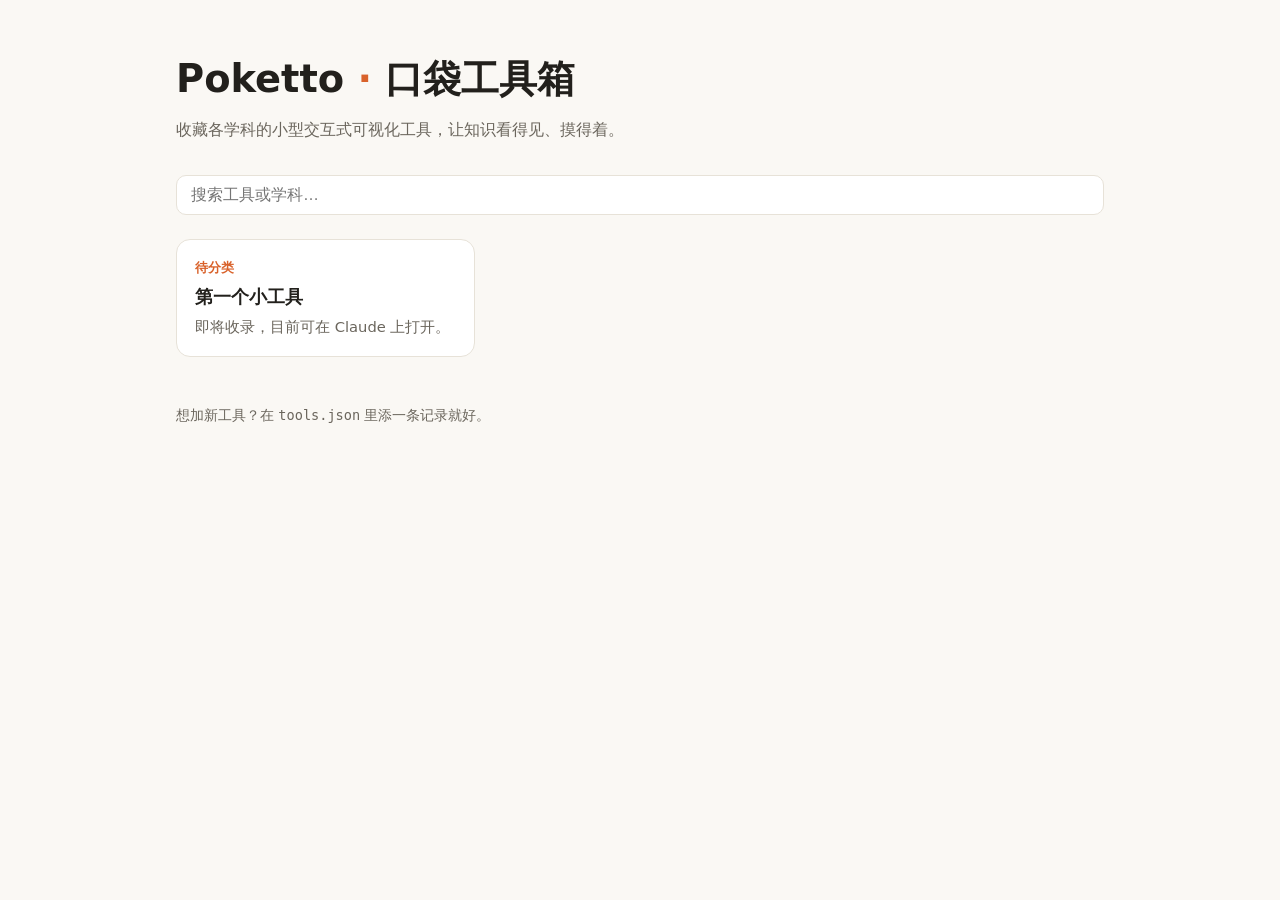
==== index.html @ c245034b "初始化 Poketto：README、首页和工具清单 Co-Authored-By: Claude Sonnet 5.5 <noreply@anthropic.com> Claude-Session:" ====
<!doctype html>
<html lang="zh-CN">
<head>
  <meta charset="utf-8">
  <meta name="viewport" content="width=device-width, initial-scale=1">
  <title>Poketto · 口袋工具箱</title>
  <style>
    :root {
      --bg: #faf8f4; --card: #ffffff; --text: #22201c; --muted: #6b665d;
      --accent: #d9622b; --border: #e7e2d8;
    }
    @media (prefers-color-scheme: dark) {
      :root {
        --bg: #1a1916; --card: #24221e; --text: #ece8e0; --muted: #a39d92;
        --accent: #f08a50; --border: #37342e;
      }
    }
    * { box-sizing: border-box; }
    body {
      margin: 0; background: var(--bg); color: var(--text);
      font-family: system-ui, -apple-system, "PingFang SC", "Microsoft YaHei", sans-serif;
      line-height: 1.6;
    }
    main { max-width: 960px; margin: 0 auto; padding: 48px 16px; }
    h1 { font-size: 2.4rem; margin: 0; }
    h1 span { color: var(--accent); }
    .tagline { color: var(--muted); margin: 8px 0 32px; }
    #filter {
      width: 100%; padding: 10px 14px; font-size: 1rem; border-radius: 10px;
      border: 1px solid var(--border); background: var(--card); color: var(--text);
      margin-bottom: 24px;
    }
    .grid { display: grid; grid-template-columns: repeat(auto-fill, minmax(240px, 1fr)); gap: 16px; }
    a.card {
      display: block; padding: 18px; border-radius: 14px; text-decoration: none; color: inherit;
      background: var(--card); border: 1px solid var(--border); transition: transform .15s, border-color .15s;
    }
    a.card:hover { transform: translateY(-2px); border-color: var(--accent); }
    .subject { font-size: .8rem; color: var(--accent); font-weight: 600; }
    .title { font-size: 1.1rem; font-weight: 600; margin: 4px 0; }
    .desc { color: var(--muted); font-size: .92rem; margin: 0; }
    footer { color: var(--muted); font-size: .85rem; margin-top: 48px; }
  </style>
</head>
<body>
  <main>
    <h1>Poketto <span>·</span> 口袋工具箱</h1>
    <p class="tagline">收藏各学科的小型交互式可视化工具，让知识看得见、摸得着。</p>
    <input id="filter" type="search" placeholder="搜索工具或学科…">
    <div class="grid" id="grid"></div>
    <footer>想加新工具？在 <code>tools.json</code> 里添一条记录就好。</footer>
  </main>
  <script>
    const grid = document.getElementById('grid');
    const filter = document.getElementById('filter');
    let tools = [];

    function render() {
      const q = filter.value.trim().toLowerCase();
      grid.innerHTML = '';
      tools
        .filter(t => !q || [t.title, t.subject, t.description].join(' ').toLowerCase().includes(q))
        .forEach(t => {
          const a = document.createElement('a');
          a.className = 'card';
          a.href = t.url;
          a.innerHTML = '<div class="subject"></div><div class="title"></div><p class="desc"></p>';
          a.querySelector('.subject').textContent = t.subject;
          a.querySelector('.title').textContent = t.title;
          a.querySelector('.desc').textContent = t.description;
          grid.appendChild(a);
        });
    }

    fetch('tools.json')
      .then(r => r.json())
      .then(data => { tools = data; render(); })
      .catch(() => { grid.textContent = '工具清单加载失败。'; });
    filter.addEventListener('input', render);
  </script>
</body>
</html>
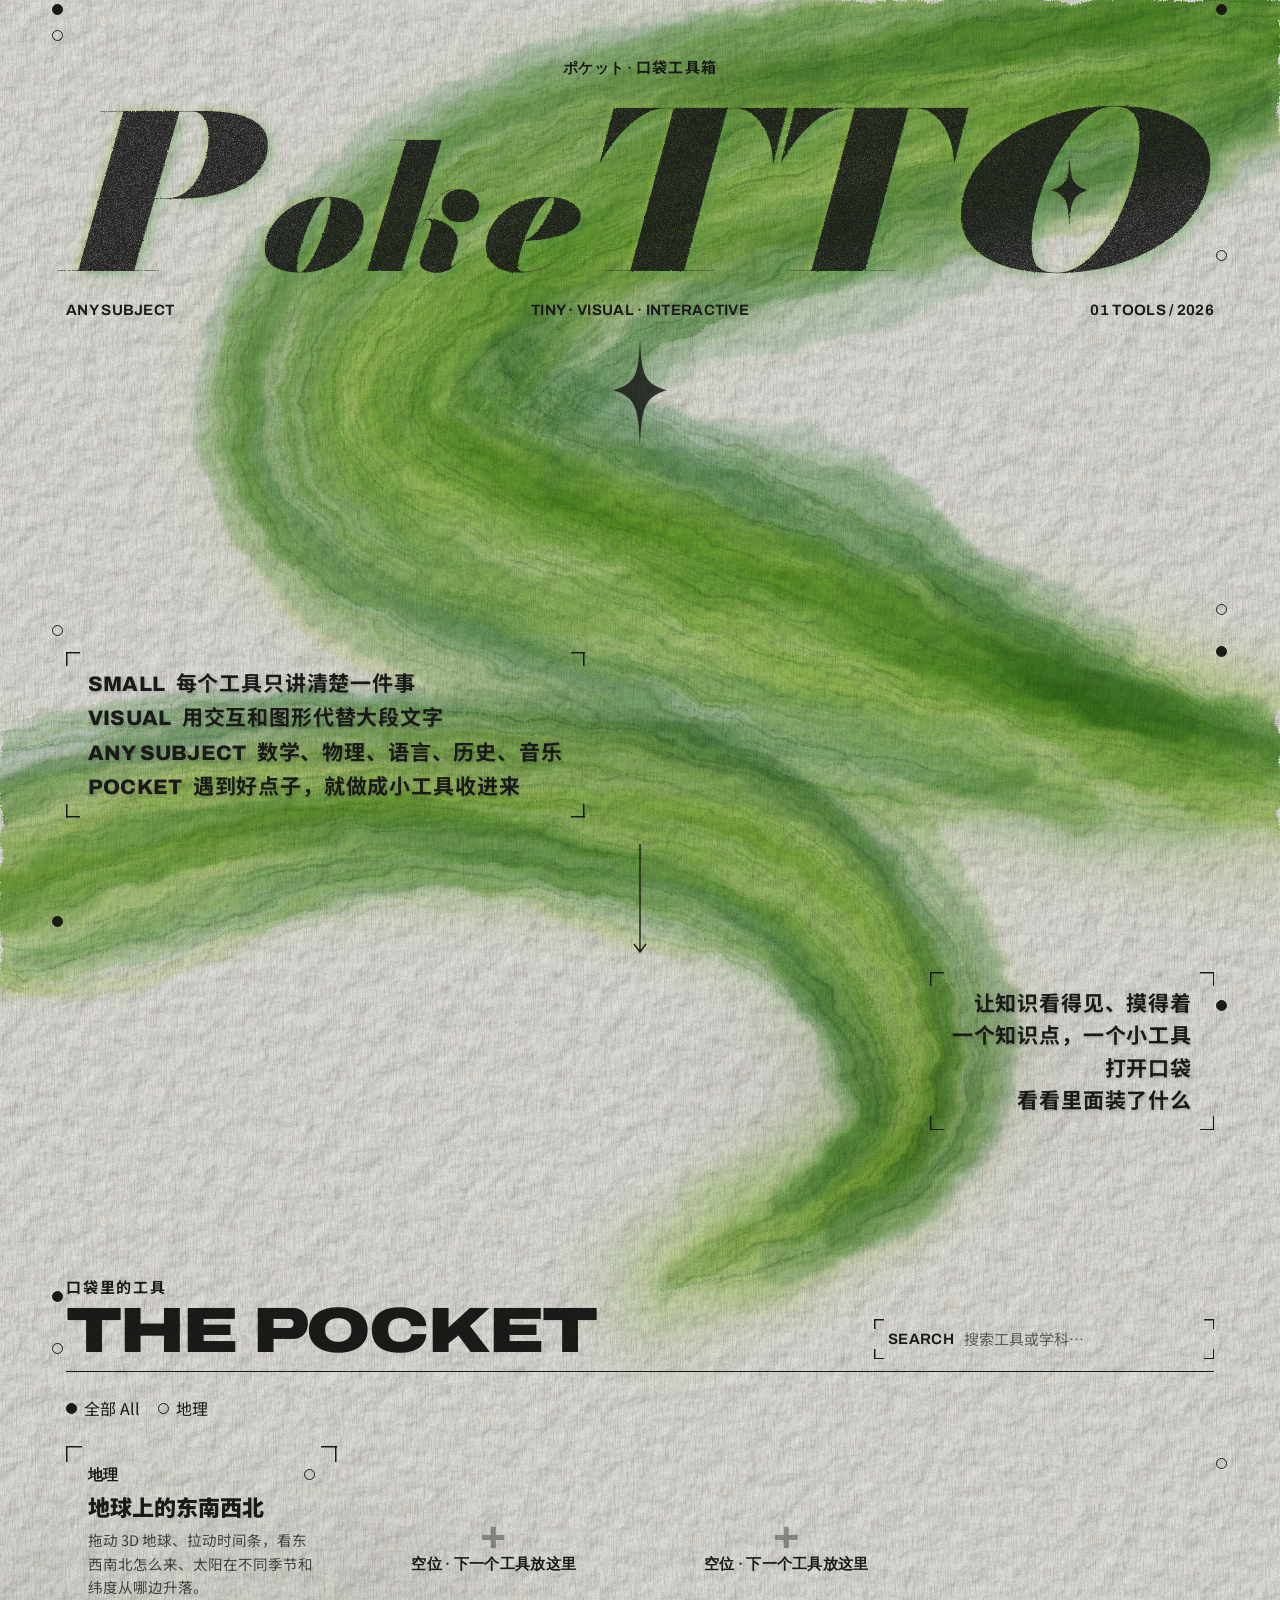
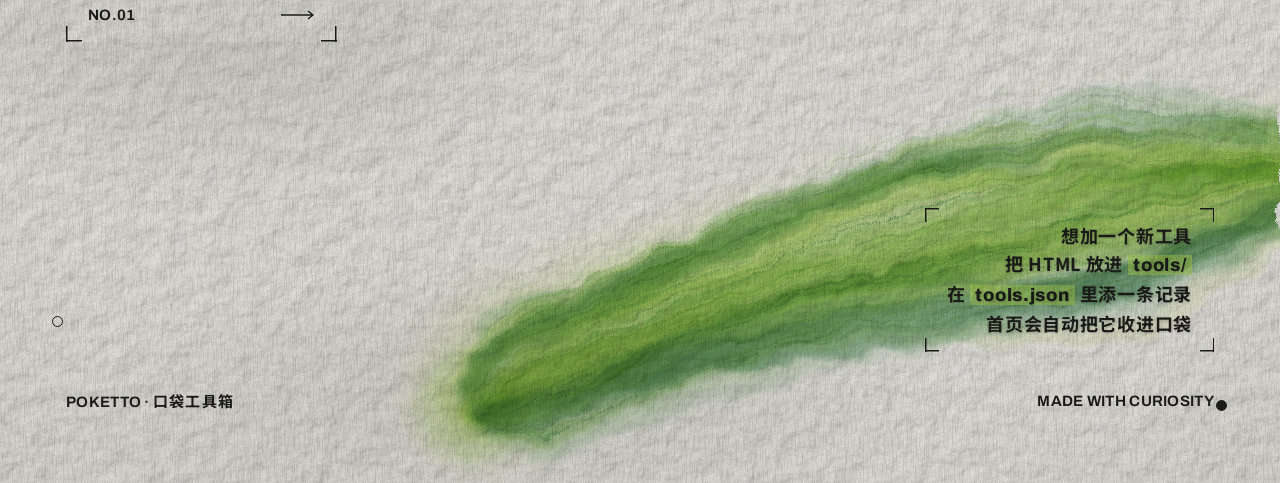
==== commit ea50b749: "换上新的首页设计 Co-Authored-By: Claude Sonnet 5.5 <noreply@anthropic.com> Claude-Session: https://claude.ai" ====
--- a/index.html
+++ b/index.html
@@ -1,82 +1,564 @@
 <!doctype html>
 <html lang="zh-CN">
 <head>
-  <meta charset="utf-8">
-  <meta name="viewport" content="width=device-width, initial-scale=1">
-  <title>Poketto · 口袋工具箱</title>
-  <style>
-    :root {
-      --bg: #faf8f4; --card: #ffffff; --text: #22201c; --muted: #6b665d;
-      --accent: #d9622b; --border: #e7e2d8;
-    }
-    @media (prefers-color-scheme: dark) {
-      :root {
-        --bg: #1a1916; --card: #24221e; --text: #ece8e0; --muted: #a39d92;
-        --accent: #f08a50; --border: #37342e;
-      }
-    }
-    * { box-sizing: border-box; }
-    body {
-      margin: 0; background: var(--bg); color: var(--text);
-      font-family: system-ui, -apple-system, "PingFang SC", "Microsoft YaHei", sans-serif;
-      line-height: 1.6;
-    }
-    main { max-width: 960px; margin: 0 auto; padding: 48px 16px; }
-    h1 { font-size: 2.4rem; margin: 0; }
-    h1 span { color: var(--accent); }
-    .tagline { color: var(--muted); margin: 8px 0 32px; }
-    #filter {
-      width: 100%; padding: 10px 14px; font-size: 1rem; border-radius: 10px;
-      border: 1px solid var(--border); background: var(--card); color: var(--text);
-      margin-bottom: 24px;
-    }
-    .grid { display: grid; grid-template-columns: repeat(auto-fill, minmax(240px, 1fr)); gap: 16px; }
-    a.card {
-      display: block; padding: 18px; border-radius: 14px; text-decoration: none; color: inherit;
-      background: var(--card); border: 1px solid var(--border); transition: transform .15s, border-color .15s;
-    }
-    a.card:hover { transform: translateY(-2px); border-color: var(--accent); }
-    .subject { font-size: .8rem; color: var(--accent); font-weight: 600; }
-    .title { font-size: 1.1rem; font-weight: 600; margin: 4px 0; }
-    .desc { color: var(--muted); font-size: .92rem; margin: 0; }
-    footer { color: var(--muted); font-size: .85rem; margin-top: 48px; }
-  </style>
+<meta charset="utf-8">
+<meta name="viewport" content="width=device-width, initial-scale=1, viewport-fit=cover">
+<title>Poketto 口袋工具箱</title>
+<meta name="claude:viewport-fit-sides" content="cover">
+<link rel="preconnect" href="https://fonts.googleapis.com">
+<link rel="preconnect" href="https://fonts.gstatic.com" crossorigin>
+<link rel="stylesheet" href="https://fonts.googleapis.com/css2?family=Archivo:wdth,wght@62..125,400..900&family=Bodoni+Moda:ital,opsz,wght@1,6..96,900&family=Noto+Sans+SC:wght@400;500;700;900&display=swap">
+<style>
+  /* Layout: one tall poster. Huge fitted headline, a dry-brush swoosh painted on canvas behind it,
+     bracket-framed text blocks stepping left → right, then the pocket of tools as bracketed slots. */
+  :root {
+    --paper: #efeee9;      /* off-white printmaking paper */
+    --ink: #1d1e1b;        /* soft black, slightly green-biased */
+    --ink-2: #4a4c45;      /* secondary text */
+    --lime: #b9e04c;       /* brush highlight */
+    --leaf: #5fae5a;       /* deeper brush green */
+    --rule: #1d1e1b;       /* brackets, arrows, dots */
+    --display: "Archivo", "Arial Black", "Helvetica Neue", sans-serif;
+    --label: "Archivo", "Helvetica Neue", Arial, sans-serif;
+    --body: "Noto Sans SC", "PingFang SC", "Microsoft YaHei", sans-serif;
+    color-scheme: light;
+  }
+  * { box-sizing: border-box; }
+  html { background: var(--paper); }
+  body { margin: 0; }
+  body {
+    background: var(--paper);
+    color: var(--ink);
+    font-family: var(--body);
+    line-height: 1.6;
+    position: relative;
+    overflow-x: hidden;
+    -webkit-font-smoothing: antialiased;
+  }
+  /* cold-press paper: a lit bump map (tooth) plus fine fibres and soft stains, multiplied over everything */
+  body::after {
+    content: ""; position: absolute; inset: 0; pointer-events: none; z-index: 50;
+    background-image: url("data:image/svg+xml;utf8,<svg xmlns='http://www.w3.org/2000/svg' width='600' height='600'><filter id='t' x='0' y='0' width='100%' height='100%'><feTurbulence type='fractalNoise' baseFrequency='.045 .05' numOctaves='5' seed='4' result='n'/><feDiffuseLighting in='n' lighting-color='%23ffffff' surfaceScale='2.4'><feDistantLight azimuth='235' elevation='58'/></feDiffuseLighting></filter><rect width='100%' height='100%' filter='url(%23t)'/></svg>");
+    background-size: 600px 600px; mix-blend-mode: multiply; opacity: .85;
+  }
+  .paper-fibres {
+    position: absolute; inset: 0; pointer-events: none; z-index: 49; mix-blend-mode: multiply; opacity: .55;
+    background-image: url("data:image/svg+xml;utf8,<svg xmlns='http://www.w3.org/2000/svg' width='400' height='400'><filter id='f' x='0' y='0' width='100%' height='100%'><feTurbulence type='fractalNoise' baseFrequency='.9 .06' numOctaves='2' seed='9'/><feColorMatrix values='0 0 0 0 .36  0 0 0 0 .34  0 0 0 0 .28  0 0 0 -1.9 1.05'/></filter><rect width='100%' height='100%' filter='url(%23f)'/></svg>"),
+      url("data:image/svg+xml;utf8,<svg xmlns='http://www.w3.org/2000/svg' width='300' height='300'><filter id='g' x='0' y='0' width='100%' height='100%'><feTurbulence type='fractalNoise' baseFrequency='1.1' numOctaves='2' seed='2'/><feColorMatrix values='0 0 0 0 .2  0 0 0 0 .2  0 0 0 0 .18  0 0 0 .7 -.12'/></filter><rect width='100%' height='100%' filter='url(%23g)'/></svg>");
+    background-size: 400px 400px, 300px 300px;
+  }
+  .paper-stain {
+    position: absolute; inset: 0; pointer-events: none; z-index: 0; mix-blend-mode: multiply;
+    background:
+      radial-gradient(40% 12% at 18% 78%, rgba(120,118,105,.16), transparent 70%),
+      radial-gradient(30% 9% at 70% 52%, rgba(120,118,105,.10), transparent 70%),
+      radial-gradient(50% 10% at 40% 96%, rgba(120,118,105,.14), transparent 70%);
+  }
+  .paper-vig { position: absolute; inset: 0; pointer-events: none; z-index: 48; background: radial-gradient(130% 100% at 50% 40%, transparent 60%, rgba(70,66,52,.16) 100%); }
+  #brush { position: absolute; left: 0; top: 0; width: 100%; pointer-events: none; z-index: 1; filter: url(#rough); opacity: .95; mix-blend-mode: multiply; }
+
+  .page {
+    position: relative; z-index: 2;
+    max-width: 1180px; margin: 0 auto;
+    padding-left: max(16px, env(safe-area-inset-left, 0px));
+    padding-right: max(16px, env(safe-area-inset-right, 0px));
+    padding-block: 40px 72px;
+  }
+
+  /* ---------- small uppercase labels ---------- */
+  .label {
+    font-family: var(--label); font-weight: 650; font-stretch: 100%;
+    text-transform: uppercase; letter-spacing: .02em; font-size: clamp(11px, 1.35vw, 15px);
+    line-height: 1.2; color: var(--ink);
+  }
+  .label .zh { font-family: var(--body); font-weight: 700; letter-spacing: .08em; }
+
+  /* ---------- edge markers ---------- */
+  .rail { position: absolute; top: 0; bottom: 0; width: 12px; z-index: 3; pointer-events: none; }
+  .rail.l { left: max(2px, env(safe-area-inset-left, 0px)); }
+  .rail.r { right: max(2px, env(safe-area-inset-right, 0px)); }
+  .rail i {
+    position: absolute; left: 0; width: 11px; height: 11px; border-radius: 50%;
+    border: 1.5px solid var(--rule);
+  }
+  .rail i.f { background: var(--rule); }
+
+  /* ---------- hero ---------- */
+  .hero { position: relative; display: grid; grid-template-columns: minmax(0, 1fr); gap: 6px; padding-top: 18px; }
+  .hero > * { min-width: 0; }
+  .byline { text-align: center; }
+  h1.mast {
+    margin: 0; line-height: .9; white-space: nowrap; text-align: center; overflow: visible; width: 100%;
+    font-size: 15vw; color: var(--ink);
+    text-shadow: .018em .022em .05em rgba(95,174,90,.5), -.012em -.01em .03em rgba(185,224,76,.45);
+  }
+  /* wordmark: stretched high-contrast italic, mixed sizes, letters overlapping */
+  .wm { display: inline-flex; align-items: baseline; filter: url(#ink); opacity: .94; }
+  .wm i {
+    position: relative; display: inline-block; font-family: "Bodoni Moda", "Didot", "Bodoni 72", Georgia, serif;
+    font-style: italic; font-weight: 900; font-size: calc(var(--s) * 1em); line-height: .85;
+    transform: translateY(var(--y, 0)) scaleX(var(--x, 1)); transform-origin: 0 100%;
+    margin-right: 0;
+  }
+  .wm .spark { position: absolute; left: 47%; top: 50%; width: .17em; height: auto; transform: translate(-50%, -50%) scaleX(calc(1 / var(--x))); fill: var(--ink); }
+  .meta {
+    display: grid; grid-template-columns: 1fr auto 1fr; align-items: baseline; gap: 12px;
+    padding-top: 10px;
+  }
+  .meta > :nth-child(2) { text-align: center; }
+  .meta > :last-child { text-align: right; font-variant-numeric: tabular-nums; }
+
+  .star { display: block; margin: 14px auto 0; width: clamp(34px, 5vw, 54px); height: auto; }
+
+  /* ---------- bracket frame ---------- */
+  .br {
+    --c: var(--rule); --l: 14px; --w: 1.5px;
+    position: relative; padding: 14px 22px;
+    background:
+      linear-gradient(var(--c), var(--c)) top left / var(--l) var(--w),
+      linear-gradient(var(--c), var(--c)) top left / var(--w) var(--l),
+      linear-gradient(var(--c), var(--c)) top right / var(--l) var(--w),
+      linear-gradient(var(--c), var(--c)) top right / var(--w) var(--l),
+      linear-gradient(var(--c), var(--c)) bottom left / var(--l) var(--w),
+      linear-gradient(var(--c), var(--c)) bottom left / var(--w) var(--l),
+      linear-gradient(var(--c), var(--c)) bottom right / var(--l) var(--w),
+      linear-gradient(var(--c), var(--c)) bottom right / var(--w) var(--l);
+    background-repeat: no-repeat;
+  }
+
+  .verse {
+    margin: 0; font-family: var(--body); font-weight: 700;
+    font-size: clamp(15px, 1.9vw, 21px); line-height: 1.55; letter-spacing: .04em;
+    text-shadow: .06em .08em .12em rgba(29,30,27,.18);
+  }
+  .verse b { font-family: var(--label); font-weight: 800; letter-spacing: .01em; text-transform: uppercase; margin-right: .5em; }
+
+  .manifesto { margin-top: clamp(80px, 16vw, 210px); width: fit-content; max-width: 100%; }
+  .arrow { display: block; margin: 26px auto 18px; width: 14px; height: clamp(70px, 10vw, 110px); }
+  .lead { margin-left: auto; width: fit-content; max-width: 100%; text-align: right; }
+
+  /* ---------- pocket (tools) ---------- */
+  .pocket { margin-top: clamp(80px, 12vw, 150px); display: grid; gap: 22px; }
+  .pocket-head {
+    display: flex; flex-wrap: wrap; align-items: end; justify-content: space-between; gap: 16px 24px;
+    border-bottom: 1.5px solid var(--rule); padding-bottom: 12px;
+  }
+  .pocket-head h2 {
+    margin: 0; font-family: var(--display); font-weight: 900; font-stretch: 125%;
+    font-size: clamp(30px, 6vw, 64px); line-height: .9; letter-spacing: -.03em; text-transform: uppercase;
+  }
+  .pocket-head h2 small {
+    display: block; font-family: var(--body); font-stretch: 100%; font-weight: 700; letter-spacing: .12em;
+    font-size: clamp(12px, 1.4vw, 15px); margin-bottom: 8px;
+  }
+  .search { --l: 10px; display: flex; align-items: center; gap: 10px; padding: 8px 14px; min-width: 0; flex: 0 1 340px; }
+  .search label { white-space: nowrap; }
+  .search input {
+    all: unset; flex: 1; min-width: 0; font-family: var(--body); font-size: 15px; color: var(--ink);
+  }
+  .search input::placeholder { color: var(--ink-2); opacity: .8; }
+  .search:focus-within { background-color: rgba(185,224,76,.35); }
+
+  .chips { display: flex; flex-wrap: wrap; gap: 8px 18px; }
+  .chip {
+    all: unset; cursor: pointer; display: inline-flex; align-items: center; gap: 7px; padding: 2px 0;
+  }
+  .chip::before {
+    content: ""; width: 9px; height: 9px; border-radius: 50%; border: 1.5px solid var(--rule);
+  }
+  .chip[aria-pressed="true"]::before { background: var(--rule); }
+  .chip:focus-visible { outline: 2px solid var(--leaf); outline-offset: 3px; }
+
+  .grid { display: grid; grid-template-columns: repeat(auto-fill, minmax(min(100%, 260px), 1fr)); gap: 22px; }
+  .tool {
+    --l: 16px; display: grid; grid-template-rows: auto auto 1fr auto; gap: 8px;
+    padding: 20px 22px 18px; min-height: 196px; color: inherit; text-decoration: none; min-width: 0;
+    background-color: rgba(239,238,233,.55);
+    transition: background-color .2s ease;
+  }
+  .tool .top { display: flex; justify-content: space-between; align-items: center; gap: 12px; }
+  .tool .dot { width: 11px; height: 11px; border-radius: 50%; border: 1.5px solid var(--rule); flex: none; transition: background .2s; }
+  .tool h3 {
+    margin: 0; font-family: var(--body); font-weight: 900; font-size: 22px; line-height: 1.3;
+    width: fit-content; max-width: 100%;
+    background: linear-gradient(100deg, transparent 0 2%, var(--lime) 4% 94%, transparent 97%) no-repeat 0 85% / 0% 55%;
+    transition: background-size .35s ease;
+  }
+  .tool p { margin: 0; color: var(--ink-2); font-size: 14.5px; }
+  .tool .go { display: flex; justify-content: space-between; align-items: center; }
+  .tool .go svg { width: 34px; height: 10px; transition: transform .25s ease; }
+  a.tool:hover, a.tool:focus-visible { background-color: rgba(185,224,76,.18); outline: none; }
+  a.tool:hover h3, a.tool:focus-visible h3 { background-size: 100% 55%; }
+  a.tool:hover .dot, a.tool:focus-visible .dot { background: var(--rule); }
+  a.tool:hover .go svg, a.tool:focus-visible .go svg { transform: translateX(6px); }
+  .tool.empty { --c: rgba(29,30,27,.35); color: var(--ink-2); place-content: center; text-align: center; grid-template-rows: auto; background: none; }
+  .tool.empty .plus { font-family: var(--display); font-weight: 900; font-stretch: 125%; font-size: 38px; line-height: 1; color: rgba(29,30,27,.4); }
+  .none { padding: 30px 0; color: var(--ink-2); }
+
+  /* ---------- footer ---------- */
+  footer { margin-top: clamp(90px, 13vw, 170px); display: grid; gap: 40px; }
+  footer .lead .verse { font-size: clamp(14px, 1.6vw, 18px); }
+  footer code { font-family: var(--label); font-weight: 800; background: rgba(185,224,76,.45); padding: 0 .3em; }
+  .colophon { display: flex; justify-content: space-between; flex-wrap: wrap; gap: 8px 20px; }
+
+  @media (max-width: 560px) {
+    .meta { grid-template-columns: 1fr 1fr; }
+    .meta > :nth-child(2) { display: none; }
+    .br { padding: 12px 16px; }
+    .tool { min-height: 0; }
+  }
+  @media (prefers-reduced-motion: reduce) {
+    * { transition: none !important; }
+  }
+</style>
+
 </head>
 <body>
-  <main>
-    <h1>Poketto <span>·</span> 口袋工具箱</h1>
-    <p class="tagline">收藏各学科的小型交互式可视化工具，让知识看得见、摸得着。</p>
-    <input id="filter" type="search" placeholder="搜索工具或学科…">
+<div class="paper-stain" aria-hidden="true"></div>
+<canvas id="brush" aria-hidden="true"></canvas>
+<div class="paper-fibres" aria-hidden="true"></div>
+<div class="paper-vig" aria-hidden="true"></div>
+<svg width="0" height="0" style="position:absolute" aria-hidden="true">
+  <filter id="rough" x="-2%" y="-2%" width="104%" height="104%">
+    <feTurbulence type="fractalNoise" baseFrequency=".018 .03" numOctaves="3" seed="3" result="w"/>
+    <feDisplacementMap in="SourceGraphic" in2="w" scale="22" xChannelSelector="R" yChannelSelector="G" result="d"/>
+    <feTurbulence type="fractalNoise" baseFrequency=".9" numOctaves="2" seed="8" result="g"/>
+    <feDisplacementMap in="d" in2="g" scale="5" xChannelSelector="R" yChannelSelector="B"/>
+  </filter>
+  <filter id="ink" x="-2%" y="-5%" width="104%" height="110%">
+    <feTurbulence type="fractalNoise" baseFrequency=".6" numOctaves="3" seed="5" result="n"/>
+    <feDisplacementMap in="SourceGraphic" in2="n" scale="2.2" xChannelSelector="R" yChannelSelector="G" result="d"/>
+    <feTurbulence type="fractalNoise" baseFrequency="1.3" numOctaves="2" seed="1" result="m"/>
+    <feColorMatrix in="m" type="matrix" values="0 0 0 0 0  0 0 0 0 0  0 0 0 0 0  0 0 0 -1.1 1.5" result="mask"/>
+    <feComposite in="d" in2="mask" operator="in"/>
+  </filter>
+  <filter id="ink-s" x="-2%" y="-5%" width="104%" height="110%">
+    <feTurbulence type="fractalNoise" baseFrequency=".8" numOctaves="2" seed="5" result="n"/>
+    <feDisplacementMap in="SourceGraphic" in2="n" scale="1.6" xChannelSelector="R" yChannelSelector="G"/>
+  </filter>
+</svg>
+
+<div class="page">
+  <div class="rail l" aria-hidden="true">
+    <i class="f" style="top:4px"></i><i style="top:30px"></i><i style="top:30%"></i>
+    <i class="f" style="top:44%"></i><i class="f" style="top:62%"></i><i style="top:64.5%"></i><i style="top:92%"></i>
+  </div>
+  <div class="rail r" aria-hidden="true">
+    <i class="f" style="top:4px"></i><i style="top:12%"></i><i style="top:29%"></i><i class="f" style="top:31%"></i>
+    <i class="f" style="top:48%"></i><i style="top:70%"></i><i class="f" style="top:96%"></i>
+  </div>
+
+  <header class="hero">
+    <div class="byline label">ポケット · <span class="zh">口袋工具箱</span></div>
+    <h1 class="mast" id="mast" aria-label="POKETTO"><span class="wm" aria-hidden="true"><i style="--s:1;--x:1.22">P</i><i style="--s:.74;--x:1.2">o</i><i style="--s:.82;--x:1.12">k</i><i style="--s:.74;--x:1.2">e</i><i style="--s:1.02;--x:1.15">T</i><i style="--s:1.02;--x:1.15">T</i><i class="big" style="--s:1.02;--x:1.55">O<svg class="spark" viewBox="0 0 40 80"><path d="M20 0 C21.2 26 22.5 33 40 38 C22.5 43 21.2 52 20 80 C18.8 52 17.5 43 0 38 C17.5 33 18.8 26 20 0Z"/></svg></i></span></h1>
+    <div class="meta">
+      <div class="label">Any subject</div>
+      <div class="label">Tiny · Visual · Interactive</div>
+      <div class="label"><span id="count">01</span> Tools / <span id="year">2026</span></div>
+    </div>
+    <svg class="star" viewBox="0 0 40 80" aria-hidden="true">
+      <path d="M20 0 C21.2 26 22.5 33 40 38 C22.5 43 21.2 52 20 80 C18.8 52 17.5 43 0 38 C17.5 33 18.8 26 20 0Z" fill="#1d1e1b" opacity=".85"/>
+    </svg>
+  </header>
+
+  <section class="manifesto br" aria-label="理念">
+    <p class="verse">
+      <b>Small</b>每个工具只讲清楚一件事<br>
+      <b>Visual</b>用交互和图形代替大段文字<br>
+      <b>Any subject</b>数学、物理、语言、历史、音乐<br>
+      <b>Pocket</b>遇到好点子，就做成小工具收进来
+    </p>
+  </section>
+
+  <svg class="arrow" viewBox="0 0 14 110" preserveAspectRatio="none" aria-hidden="true">
+    <path d="M7 0 V108 M1 100 L7 108 L13 100" fill="none" stroke="#1d1e1b" stroke-width="1.4"/>
+  </svg>
+
+  <section class="lead br" aria-label="导语">
+    <p class="verse">
+      让知识看得见、摸得着<br>
+      一个知识点，一个小工具<br>
+      打开口袋<br>
+      看看里面装了什么
+    </p>
+  </section>
+
+  <main class="pocket" id="pocket">
+    <div class="pocket-head">
+      <h2><small>口袋里的工具</small>The Pocket</h2>
+      <div class="search br">
+        <label class="label" for="filter">Search</label>
+        <input id="filter" type="search" placeholder="搜索工具或学科…" autocomplete="off">
+      </div>
+    </div>
+    <div class="chips" id="chips" role="group" aria-label="按学科筛选"></div>
     <div class="grid" id="grid"></div>
-    <footer>想加新工具？在 <code>tools.json</code> 里添一条记录就好。</footer>
   </main>
-  <script>
-    const grid = document.getElementById('grid');
-    const filter = document.getElementById('filter');
-    let tools = [];
-
-    function render() {
-      const q = filter.value.trim().toLowerCase();
-      grid.innerHTML = '';
-      tools
-        .filter(t => !q || [t.title, t.subject, t.description].join(' ').toLowerCase().includes(q))
-        .forEach(t => {
-          const a = document.createElement('a');
-          a.className = 'card';
-          a.href = t.url;
-          a.innerHTML = '<div class="subject"></div><div class="title"></div><p class="desc"></p>';
-          a.querySelector('.subject').textContent = t.subject;
-          a.querySelector('.title').textContent = t.title;
-          a.querySelector('.desc').textContent = t.description;
-          grid.appendChild(a);
-        });
-    }
-
-    fetch('tools.json')
-      .then(r => r.json())
-      .then(data => { tools = data; render(); })
-      .catch(() => { grid.textContent = '工具清单加载失败。'; });
-    filter.addEventListener('input', render);
-  </script>
+
+  <footer>
+    <section class="lead br" aria-label="添加新工具">
+      <p class="verse">
+        想加一个新工具<br>
+        把 HTML 放进 <code>tools/</code><br>
+        在 <code>tools.json</code> 里添一条记录<br>
+        首页会自动把它收进口袋
+      </p>
+    </section>
+    <div class="colophon">
+      <span class="label">Poketto · <span class="zh">口袋工具箱</span></span>
+      <span class="label">Made with curiosity</span>
+    </div>
+  </footer>
+</div>
+
+<script>
+(() => {
+  // Used when tools.json can't be fetched (e.g. opening the file directly).
+  const FALLBACK = [
+    { title: "地球上的东南西北", subject: "地理", description: "拖动 3D 地球、拉动时间条，看东西南北怎么来、太阳在不同季节和纬度从哪边升落。", url: "tools/earth-directions.html" }
+  ];
+  const MIN_SLOTS = 3;
+
+  const grid = document.getElementById('grid');
+  const chips = document.getElementById('chips');
+  const filter = document.getElementById('filter');
+  let tools = [];
+  let subject = 'ALL';
+
+  const pad = n => String(n).padStart(2, '0');
+  document.getElementById('year').textContent = new Date().getFullYear();
+
+  function renderChips() {
+    const subjects = ['ALL', ...new Set(tools.map(t => t.subject).filter(Boolean))];
+    chips.innerHTML = '';
+    subjects.forEach(s => {
+      const b = document.createElement('button');
+      b.type = 'button';
+      b.className = 'chip label';
+      b.textContent = s === 'ALL' ? '全部 All' : s;
+      b.setAttribute('aria-pressed', String(s === subject));
+      b.addEventListener('click', () => { subject = s; renderChips(); render(); });
+      chips.appendChild(b);
+    });
+  }
+
+  function card(t, i) {
+    const a = document.createElement('a');
+    a.className = 'tool br';
+    a.href = t.url;
+    if (/^https?:/.test(t.url)) { a.target = '_blank'; a.rel = 'noopener'; }
+    a.innerHTML =
+      '<div class="top"><span class="label sub"></span><span class="dot"></span></div>' +
+      '<h3></h3><p></p>' +
+      '<div class="go"><span class="label">No.' + pad(i + 1) + '</span>' +
+      '<svg viewBox="0 0 34 10" aria-hidden="true"><path d="M0 5 H32 M27 1 L32 5 L27 9" fill="none" stroke="#1d1e1b" stroke-width="1.4"/></svg></div>';
+    a.querySelector('.sub').textContent = t.subject || '未分类';
+    a.querySelector('h3').textContent = t.title;
+    a.querySelector('p').textContent = t.description || '';
+    return a;
+  }
+
+  function render() {
+    const q = filter.value.trim().toLowerCase();
+    const list = tools
+      .map((t, i) => [t, i])
+      .filter(([t]) => subject === 'ALL' || t.subject === subject)
+      .filter(([t]) => !q || [t.title, t.subject, t.description].join(' ').toLowerCase().includes(q));
+    grid.innerHTML = '';
+    list.forEach(([t, i]) => grid.appendChild(card(t, i)));
+    if (!list.length) {
+      const d = document.createElement('div');
+      d.className = 'none';
+      d.textContent = '口袋里还没有符合条件的工具。换个关键词试试。';
+      grid.appendChild(d);
+    } else if (!q && subject === 'ALL') {
+      for (let k = list.length; k < MIN_SLOTS; k++) {
+        const e = document.createElement('div');
+        e.className = 'tool br empty';
+        e.innerHTML = '<div><div class="plus">+</div><div class="label">空位 · 下一个工具放这里</div></div>';
+        grid.appendChild(e);
+      }
+    }
+    document.getElementById('count').textContent = pad(tools.length);
+    paint();
+  }
+
+  function load(data) { tools = Array.isArray(data) ? data : FALLBACK; renderChips(); render(); }
+  fetch('tools.json').then(r => r.ok ? r.json() : Promise.reject()).then(load).catch(() => load(FALLBACK));
+  filter.addEventListener('input', render);
+
+  // ---------- fit the masthead to the column ----------
+  const mast = document.getElementById('mast');
+  function fit() {
+    const span = mast.firstElementChild;
+    mast.style.fontSize = '100px';
+    // transforms don't change layout width, so add the stretch back as margin (in em)
+    span.querySelectorAll('i').forEach(el => {
+      const fs = parseFloat(getComputedStyle(el).fontSize);
+      el.style.marginRight = '0';
+      const w = el.offsetWidth, x = parseFloat(el.style.getPropertyValue('--x')) || 1;
+      el.style.marginRight = (((x - 1) * w - .0 * fs * x) / fs) + 'em';
+    });
+    const w = span.getBoundingClientRect().width;
+    const avail = mast.clientWidth;
+    if (w) mast.style.fontSize = (100 * avail / w * 0.995) + 'px';
+  }
+
+  // ---------- dry-brush strokes ----------
+  const cv = document.getElementById('brush');
+  const ctx = cv.getContext('2d');
+
+  function rng(seed) {
+    return () => { seed |= 0; seed = seed + 0x6D2B79F5 | 0; let t = Math.imul(seed ^ seed >>> 15, 1 | seed); t = t + Math.imul(t ^ t >>> 7, 61 | t) ^ t; return ((t ^ t >>> 14) >>> 0) / 4294967296; };
+  }
+  // Catmull-Rom through control points, sampled every ~3px
+  function spline(pts) {
+    const out = [];
+    for (let i = 0; i < pts.length - 1; i++) {
+      const p0 = pts[i - 1] || pts[i], p1 = pts[i], p2 = pts[i + 1], p3 = pts[i + 2] || p2;
+      const len = Math.hypot(p2[0] - p1[0], p2[1] - p1[1]);
+      const n = Math.max(2, Math.ceil(len / 3));
+      for (let j = 0; j < n; j++) {
+        const t = j / n, t2 = t * t, t3 = t2 * t;
+        out.push([
+          .5 * (2 * p1[0] + (-p0[0] + p2[0]) * t + (2 * p0[0] - 5 * p1[0] + 4 * p2[0] - p3[0]) * t2 + (-p0[0] + 3 * p1[0] - 3 * p2[0] + p3[0]) * t3),
+          .5 * (2 * p1[1] + (-p0[1] + p2[1]) * t + (2 * p0[1] - 5 * p1[1] + 4 * p2[1] - p3[1]) * t2 + (-p0[1] + 3 * p1[1] - 3 * p2[1] + p3[1]) * t3)
+        ]);
+      }
+    }
+    out.push(pts[pts.length - 1]);
+    return out;
+  }
+  const LIGHT = ['#cfe86a', '#c0e052', '#b3dc48', '#d9ee8e'];
+  const MID = ['#9fd03e', '#8ec84a', '#7fbf4f', '#a6cf6a'];
+  const DEEP = ['#5fae5a', '#4e9a6a', '#58a468', '#3f8f63'];
+  const pick = (r, a) => a[(r() * a.length) | 0];
+
+  function brush(pts, width, seed) {
+    const r = rng(seed);
+    let path = spline(pts);
+    // smooth the centreline so there are no kinks
+    for (let pass = 0; pass < 3; pass++) {
+      const k = 14, q = path.map(p => p.slice());
+      for (let i = 0; i < path.length; i++) {
+        let x = 0, y = 0, c = 0;
+        for (let j = Math.max(0, i - k); j <= Math.min(path.length - 1, i + k); j++) { x += path[j][0]; y += path[j][1]; c++; }
+        q[i] = [x / c, y / c];
+      }
+      path = q;
+    }
+    const N = path.length;
+    const nx = new Float32Array(N), ny = new Float32Array(N);
+    for (let i = 0; i < N; i++) {
+      const a = path[Math.max(0, i - 6)], b = path[Math.min(N - 1, i + 6)];
+      const dx = b[0] - a[0], dy = b[1] - a[1], l = Math.hypot(dx, dy) || 1;
+      nx[i] = -dy / l; ny[i] = dx / l;
+    }
+    const wob = () => { const f1 = .004 + r() * .01, f2 = .012 + r() * .03, p1 = r() * 50, p2 = r() * 50, a2 = .25 + r() * .4; return i => Math.sin(i * f1 + p1) + Math.sin(i * f2 + p2) * a2; };
+    // pressure: swells in the middle, lifts at the end, with a few surges
+    const sw = wob();
+    const press = s => Math.min(1, s / .1, (1 - s) / .28) * (.82 + .18 * sw(s * N));
+
+    function ribbon(off, wid, color, alpha, from, to, jitter) {
+      const j = wob();
+      ctx.beginPath();
+      let first = true;
+      for (let i = (from * N) | 0; i < (to * N) | 0; i++) {
+        const s = i / N, p = press(s);
+        const o = (off * width * .5 + j(i) * jitter * width) * p;
+        const x = path[i][0] + nx[i] * o, y = path[i][1] + ny[i] * o;
+        first ? ctx.moveTo(x, y) : ctx.lineTo(x, y); first = false;
+      }
+      ctx.strokeStyle = color; ctx.globalAlpha = alpha; ctx.lineWidth = wid;
+      ctx.stroke();
+    }
+
+    ctx.save();
+    ctx.lineCap = 'round'; ctx.lineJoin = 'round';
+    ctx.globalCompositeOperation = 'multiply';
+
+    // 1. wet wash: wide, soft, uneven
+    ctx.filter = 'blur(' + Math.round(width * .06) + 'px)';
+    for (let k = 0; k < 7; k++) ribbon((r() - .5) * .9, width * (.3 + r() * .3), pick(r, k % 3 ? LIGHT : MID), .13, r() * .05, 1 - r() * .12, .12);
+    ctx.filter = 'blur(2px)';
+    // 2. body of the stroke: overlapping medium ribbons, each wandering on its own
+    for (let k = 0; k < 26; k++) {
+      const o = (r() * 2 - 1) * .8;
+      const deep = Math.abs(o) > .45 && r() < .7;
+      ribbon(o, width * (.05 + r() * .13), pick(r, deep ? DEEP : (r() < .5 ? MID : LIGHT)), .12 + r() * .16, r() * .12, 1 - r() * .22, .1 + r() * .1);
+    }
+    // 3. dark pooled paint along one edge
+    ctx.filter = 'blur(' + Math.round(width * .03) + 'px)';
+    for (let k = 0; k < 6; k++) ribbon(.45 + r() * .4, width * (.04 + r() * .08), pick(r, DEEP), .16, .1 + r() * .2, .6 + r() * .35, .07);
+    ctx.filter = 'none';
+    // 4. dry bristle streaks: thin, wandering, broken by paper tooth
+    const B = Math.round(width * .9);
+    for (let b = 0; b < B; b++) {
+      const o = (r() * 2 - 1) * (.85 + r() * .25);
+      const j = wob(), jit = .012 + r() * .03;
+      const lw = .5 + r() * r() * 2.6;
+      const dry = .2 + r() * .9, f = .008 + r() * .05, ph = r() * 99;
+      const start = r() * .15, end = 1 - r() * .3;
+      ctx.strokeStyle = r() < .3 ? pick(r, DEEP) : pick(r, MID);
+      ctx.globalAlpha = .07 + r() * .2; ctx.lineWidth = lw;
+      let pen = false; ctx.beginPath();
+      for (let i = (start * N) | 0; i < (end * N) | 0; i++) {
+        const g = Math.sin(i * f + ph) + Math.sin(i * f * 2.9 + ph * 1.7) * .6 + (r() - .5) * .5;
+        if (g > dry) { pen = false; continue; }
+        const p = press(i / N);
+        const off = (o * width * .5 + j(i) * jit * width) * p;
+        const x = path[i][0] + nx[i] * off, y = path[i][1] + ny[i] * off;
+        if (pen) ctx.lineTo(x, y); else { ctx.moveTo(x, y); pen = true; }
+      }
+      ctx.stroke();
+    }
+    ctx.restore();
+  }
+
+  function paint() {
+    const dpr = Math.min(window.devicePixelRatio || 1, 2);
+    const W = document.documentElement.clientWidth;
+    const H = document.body.scrollHeight;
+    cv.style.height = H + 'px';
+    cv.width = Math.round(W * dpr); cv.height = Math.round(H * dpr);
+    ctx.setTransform(dpr, 0, 0, dpr, 0, 0);
+    ctx.clearRect(0, 0, W, H);
+
+    const hero = document.querySelector('.hero').getBoundingClientRect();
+    const lead = document.querySelector('main').getBoundingClientRect();
+    const foot = document.querySelector('footer').getBoundingClientRect();
+    const sy = window.scrollY;
+    const hy = hero.top + sy, hh = hero.height;
+    const ly = lead.top + sy;
+    const fy = foot.top + sy;
+    const S = Math.min(W, 1300);
+    const big = Math.max(120, S * .3);
+
+    // main swoosh: enters top right, sweeps under the masthead to the left, swings back right and down
+    brush([
+      [W * 1.08, hy - 20], [W * .72, hy + hh * .18], [W * .4, hy + hh * .55],
+      [W * .3, hy + hh * .95], [W * .5, hy + hh * 1.3], [W * .8, hy + hh * 1.65],
+      [W * 1.1, hy + hh * 1.9]
+    ], big, 7);
+    // second, lighter pass crossing the bracket blocks
+    brush([
+      [-W * .1, hy + hh * 2.1], [W * .3, hy + hh * 1.85], [W * .62, hy + hh * 2.05],
+      [W * .72, (hy + hh * 2.3 + ly) / 2], [W * .5, ly + 20]
+    ], big * .7, 21);
+    // tail near the footer
+    brush([
+      [W * .35, fy + foot.height * 1.05], [W * .52, fy + foot.height * .55],
+      [W * .75, fy + foot.height * .1], [W * 1.08, fy - foot.height * .25]
+    ], big * .55, 42);
+  }
+
+  let tid;
+  function relayout() { fit(); paint(); }
+  window.addEventListener('resize', () => { clearTimeout(tid); tid = setTimeout(relayout, 120); });
+  (document.fonts && document.fonts.ready ? document.fonts.ready : Promise.resolve()).then(relayout);
+  relayout();
+})();
+</script>
+
 </body>
 </html>
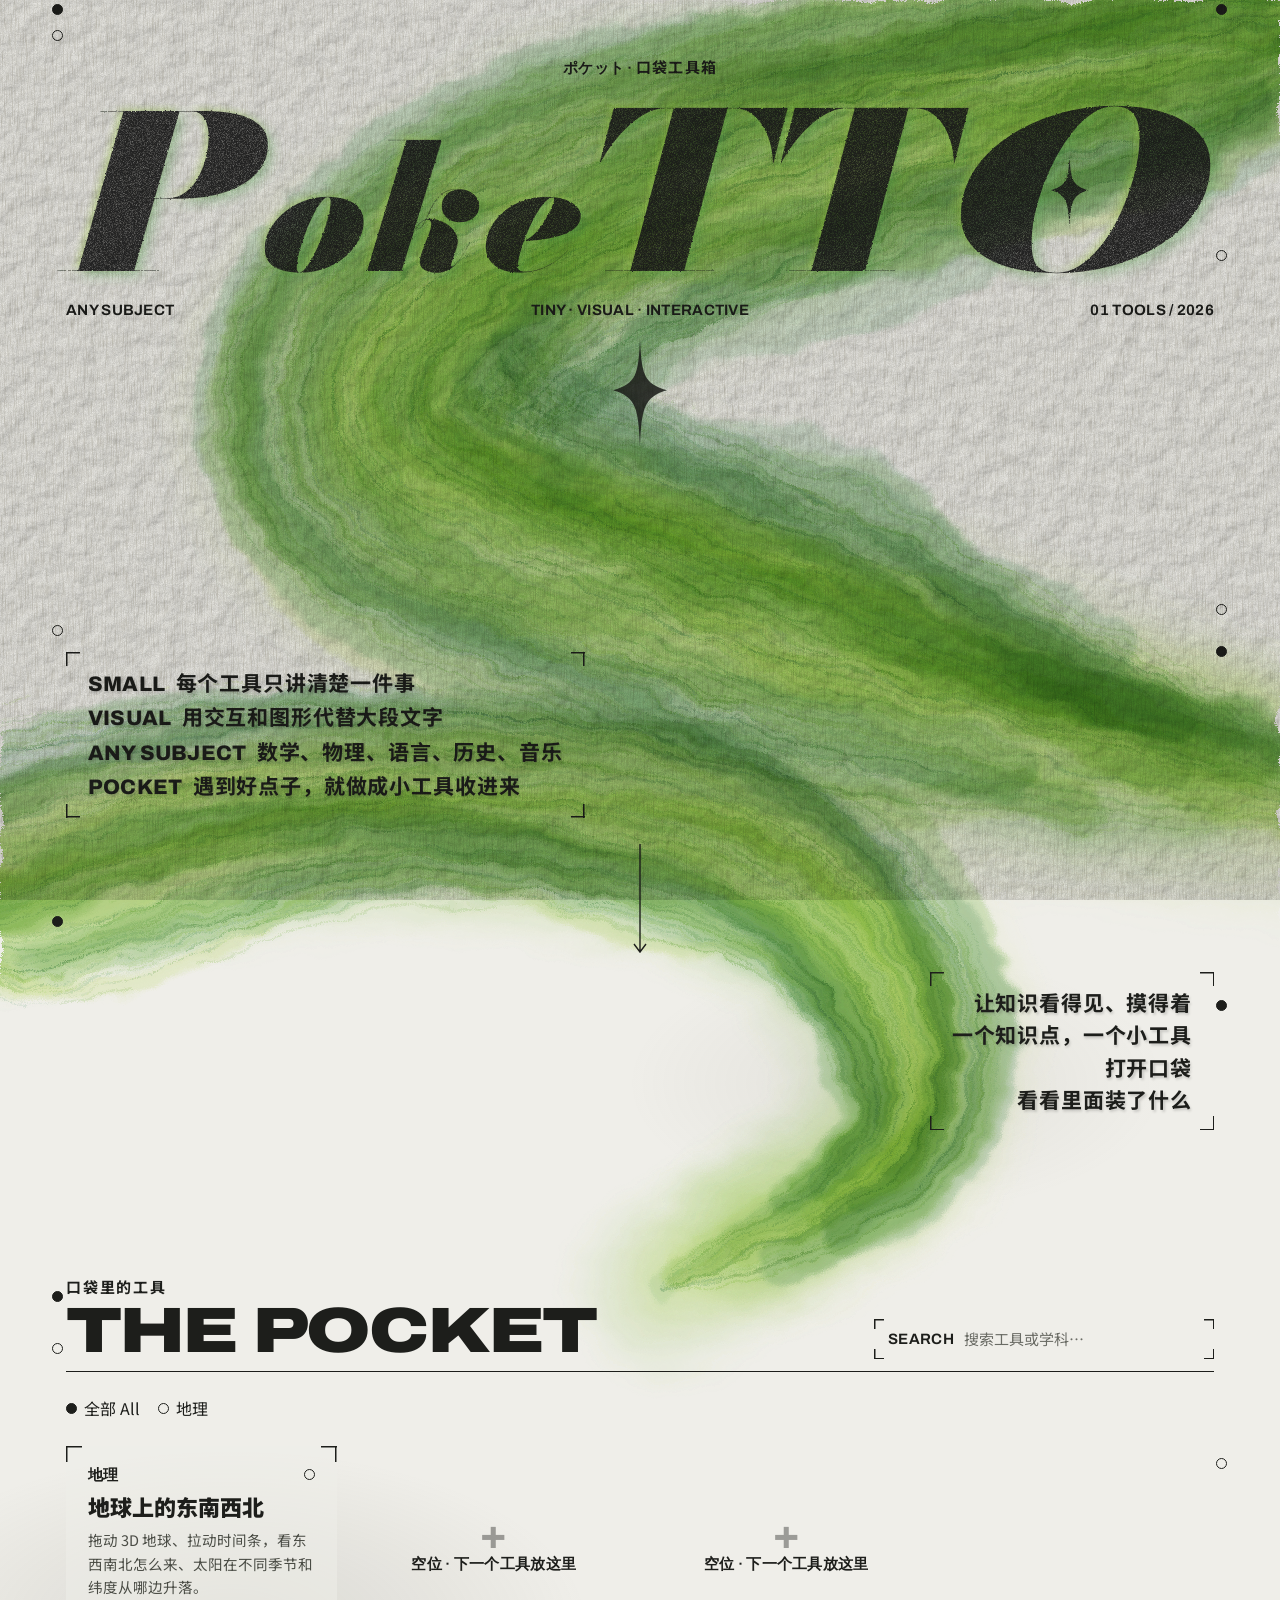
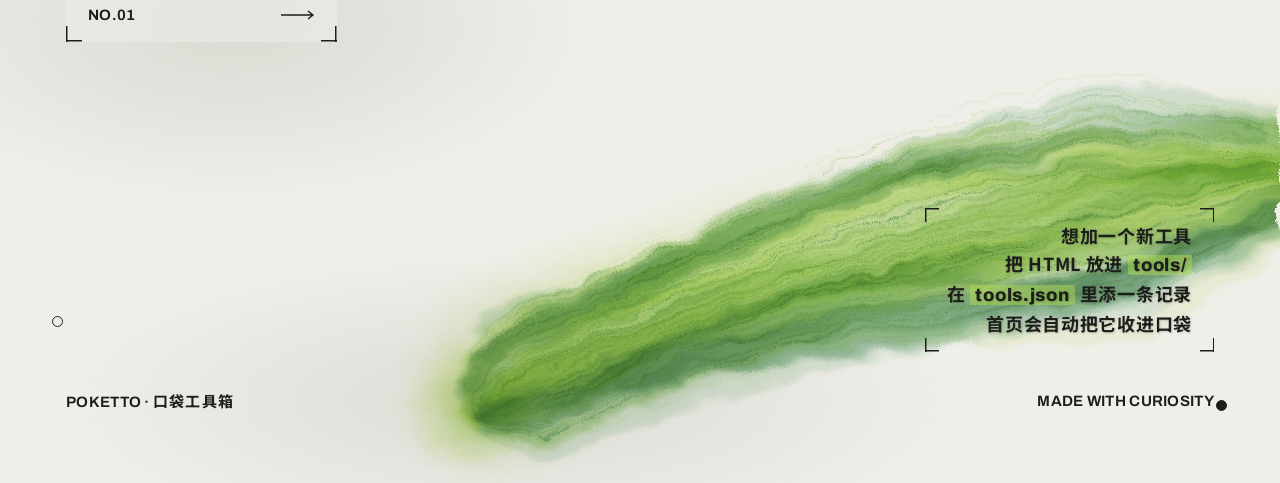
==== commit cbd26bab: "纸张纹理固定在屏幕上，不再随页面滚动 Co-Authored-By: Claude Sonnet 5.5 <noreply@anthropic.com> Claude-Session: https:/" ====
--- a/index.html
+++ b/index.html
@@ -4,6 +4,9 @@
 <meta charset="utf-8">
 <meta name="viewport" content="width=device-width, initial-scale=1, viewport-fit=cover">
 <title>Poketto 口袋工具箱</title>
+<link rel="icon" href="/favicon.svg" type="image/svg+xml">
+<link rel="alternate icon" href="/favicon.ico" sizes="any">
+<link rel="apple-touch-icon" href="/apple-touch-icon.png">
 <meta name="claude:viewport-fit-sides" content="cover">
 <link rel="preconnect" href="https://fonts.googleapis.com">
 <link rel="preconnect" href="https://fonts.gstatic.com" crossorigin>
@@ -35,14 +38,14 @@
     overflow-x: hidden;
     -webkit-font-smoothing: antialiased;
   }
-  /* cold-press paper: a lit bump map (tooth) plus fine fibres and soft stains, multiplied over everything */
+  /* cold-press paper (fixed to the screen, so the sheet stays put while the page scrolls over it): a lit bump map (tooth) plus fine fibres and soft stains, multiplied over everything */
   body::after {
-    content: ""; position: absolute; inset: 0; pointer-events: none; z-index: 50;
+    content: ""; position: fixed; inset: 0; pointer-events: none; z-index: 50;
     background-image: url("data:image/svg+xml;utf8,<svg xmlns='http://www.w3.org/2000/svg' width='600' height='600'><filter id='t' x='0' y='0' width='100%' height='100%'><feTurbulence type='fractalNoise' baseFrequency='.045 .05' numOctaves='5' seed='4' result='n'/><feDiffuseLighting in='n' lighting-color='%23ffffff' surfaceScale='2.4'><feDistantLight azimuth='235' elevation='58'/></feDiffuseLighting></filter><rect width='100%' height='100%' filter='url(%23t)'/></svg>");
     background-size: 600px 600px; mix-blend-mode: multiply; opacity: .85;
   }
   .paper-fibres {
-    position: absolute; inset: 0; pointer-events: none; z-index: 49; mix-blend-mode: multiply; opacity: .55;
+    position: fixed; inset: 0; pointer-events: none; z-index: 49; mix-blend-mode: multiply; opacity: .55;
     background-image: url("data:image/svg+xml;utf8,<svg xmlns='http://www.w3.org/2000/svg' width='400' height='400'><filter id='f' x='0' y='0' width='100%' height='100%'><feTurbulence type='fractalNoise' baseFrequency='.9 .06' numOctaves='2' seed='9'/><feColorMatrix values='0 0 0 0 .36  0 0 0 0 .34  0 0 0 0 .28  0 0 0 -1.9 1.05'/></filter><rect width='100%' height='100%' filter='url(%23f)'/></svg>"),
       url("data:image/svg+xml;utf8,<svg xmlns='http://www.w3.org/2000/svg' width='300' height='300'><filter id='g' x='0' y='0' width='100%' height='100%'><feTurbulence type='fractalNoise' baseFrequency='1.1' numOctaves='2' seed='2'/><feColorMatrix values='0 0 0 0 .2  0 0 0 0 .2  0 0 0 0 .18  0 0 0 .7 -.12'/></filter><rect width='100%' height='100%' filter='url(%23g)'/></svg>");
     background-size: 400px 400px, 300px 300px;
@@ -54,7 +57,7 @@
       radial-gradient(30% 9% at 70% 52%, rgba(120,118,105,.10), transparent 70%),
       radial-gradient(50% 10% at 40% 96%, rgba(120,118,105,.14), transparent 70%);
   }
-  .paper-vig { position: absolute; inset: 0; pointer-events: none; z-index: 48; background: radial-gradient(130% 100% at 50% 40%, transparent 60%, rgba(70,66,52,.16) 100%); }
+  .paper-vig { position: fixed; inset: 0; pointer-events: none; z-index: 48; background: radial-gradient(130% 100% at 50% 40%, transparent 60%, rgba(70,66,52,.16) 100%); }
   #brush { position: absolute; left: 0; top: 0; width: 100%; pointer-events: none; z-index: 1; filter: url(#rough); opacity: .95; mix-blend-mode: multiply; }
 
   .page {
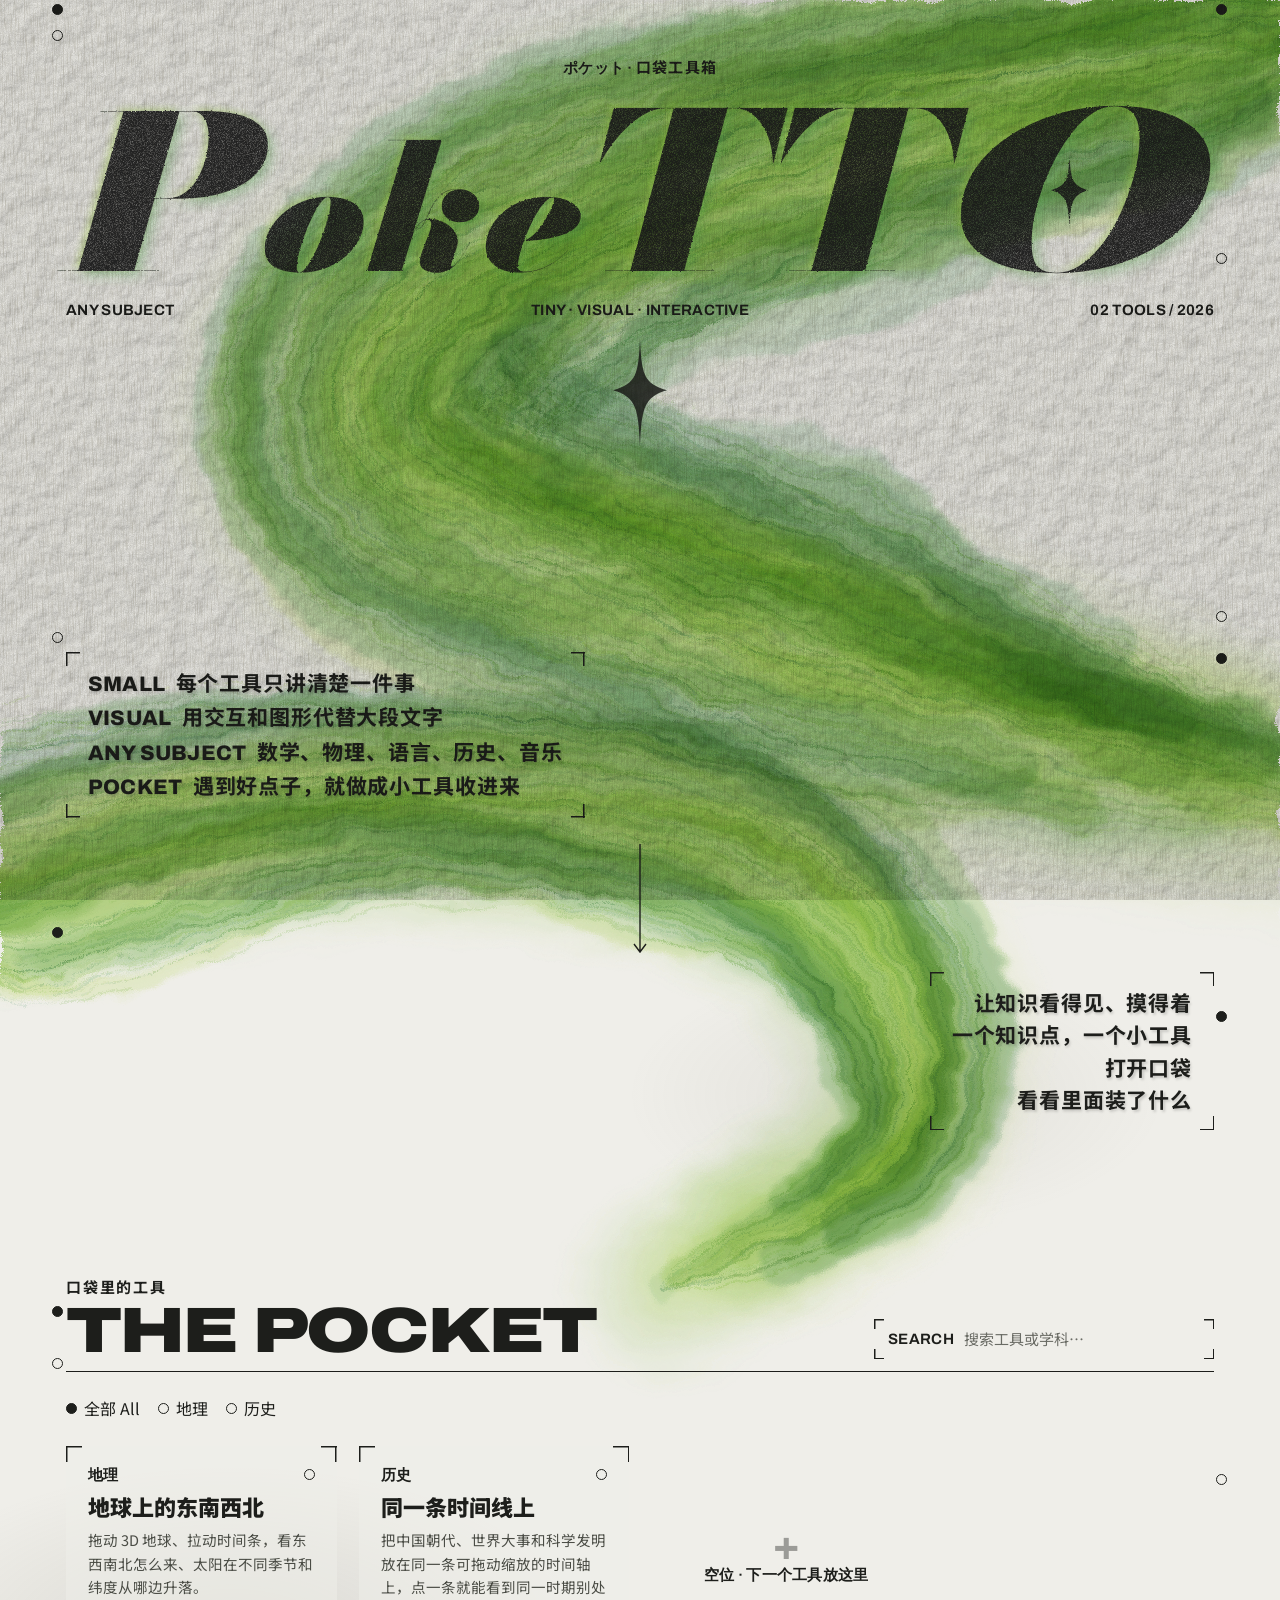
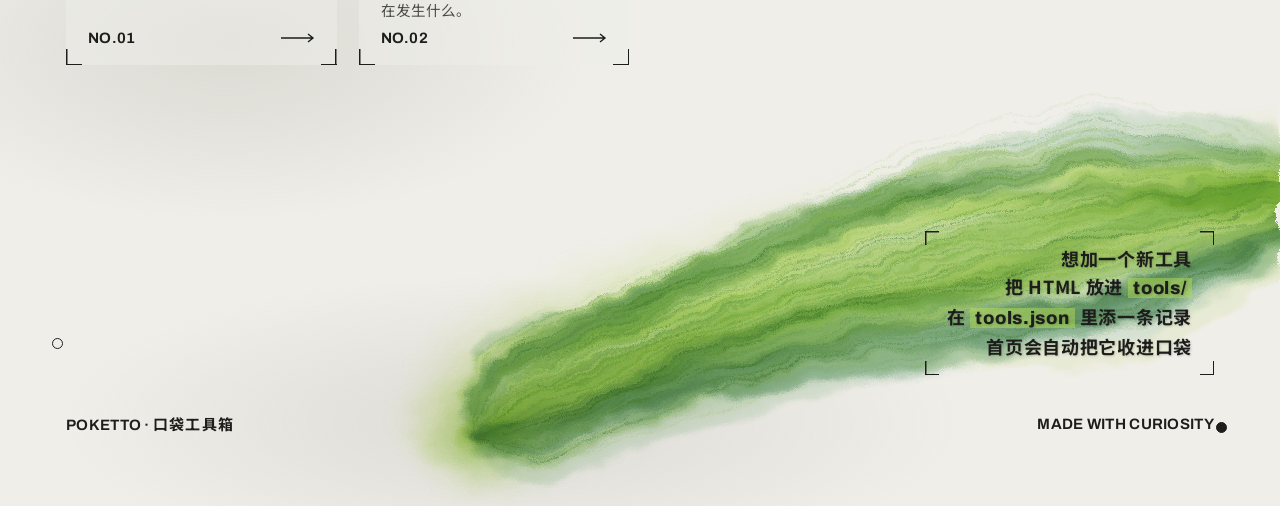
==== commit 5adce693: "收录第二个工具：同一条时间线上 Co-Authored-By: Claude Sonnet 5.5 <noreply@anthropic.com> Claude-Session: https://cl" ====
--- a/index.html
+++ b/index.html
@@ -318,7 +318,8 @@
 (() => {
   // Used when tools.json can't be fetched (e.g. opening the file directly).
   const FALLBACK = [
-    { title: "地球上的东南西北", subject: "地理", description: "拖动 3D 地球、拉动时间条，看东西南北怎么来、太阳在不同季节和纬度从哪边升落。", url: "tools/earth-directions.html" }
+    { title: "地球上的东南西北", subject: "地理", description: "拖动 3D 地球、拉动时间条，看东西南北怎么来、太阳在不同季节和纬度从哪边升落。", url: "tools/earth-directions.html" },
+    { title: "同一条时间线上", subject: "历史", description: "把中国朝代、世界大事和科学发明放在同一条可拖动缩放的时间轴上，点一条就能看到同一时期别处在发生什么。", url: "tools/timeline.html" }
   ];
   const MIN_SLOTS = 3;
 
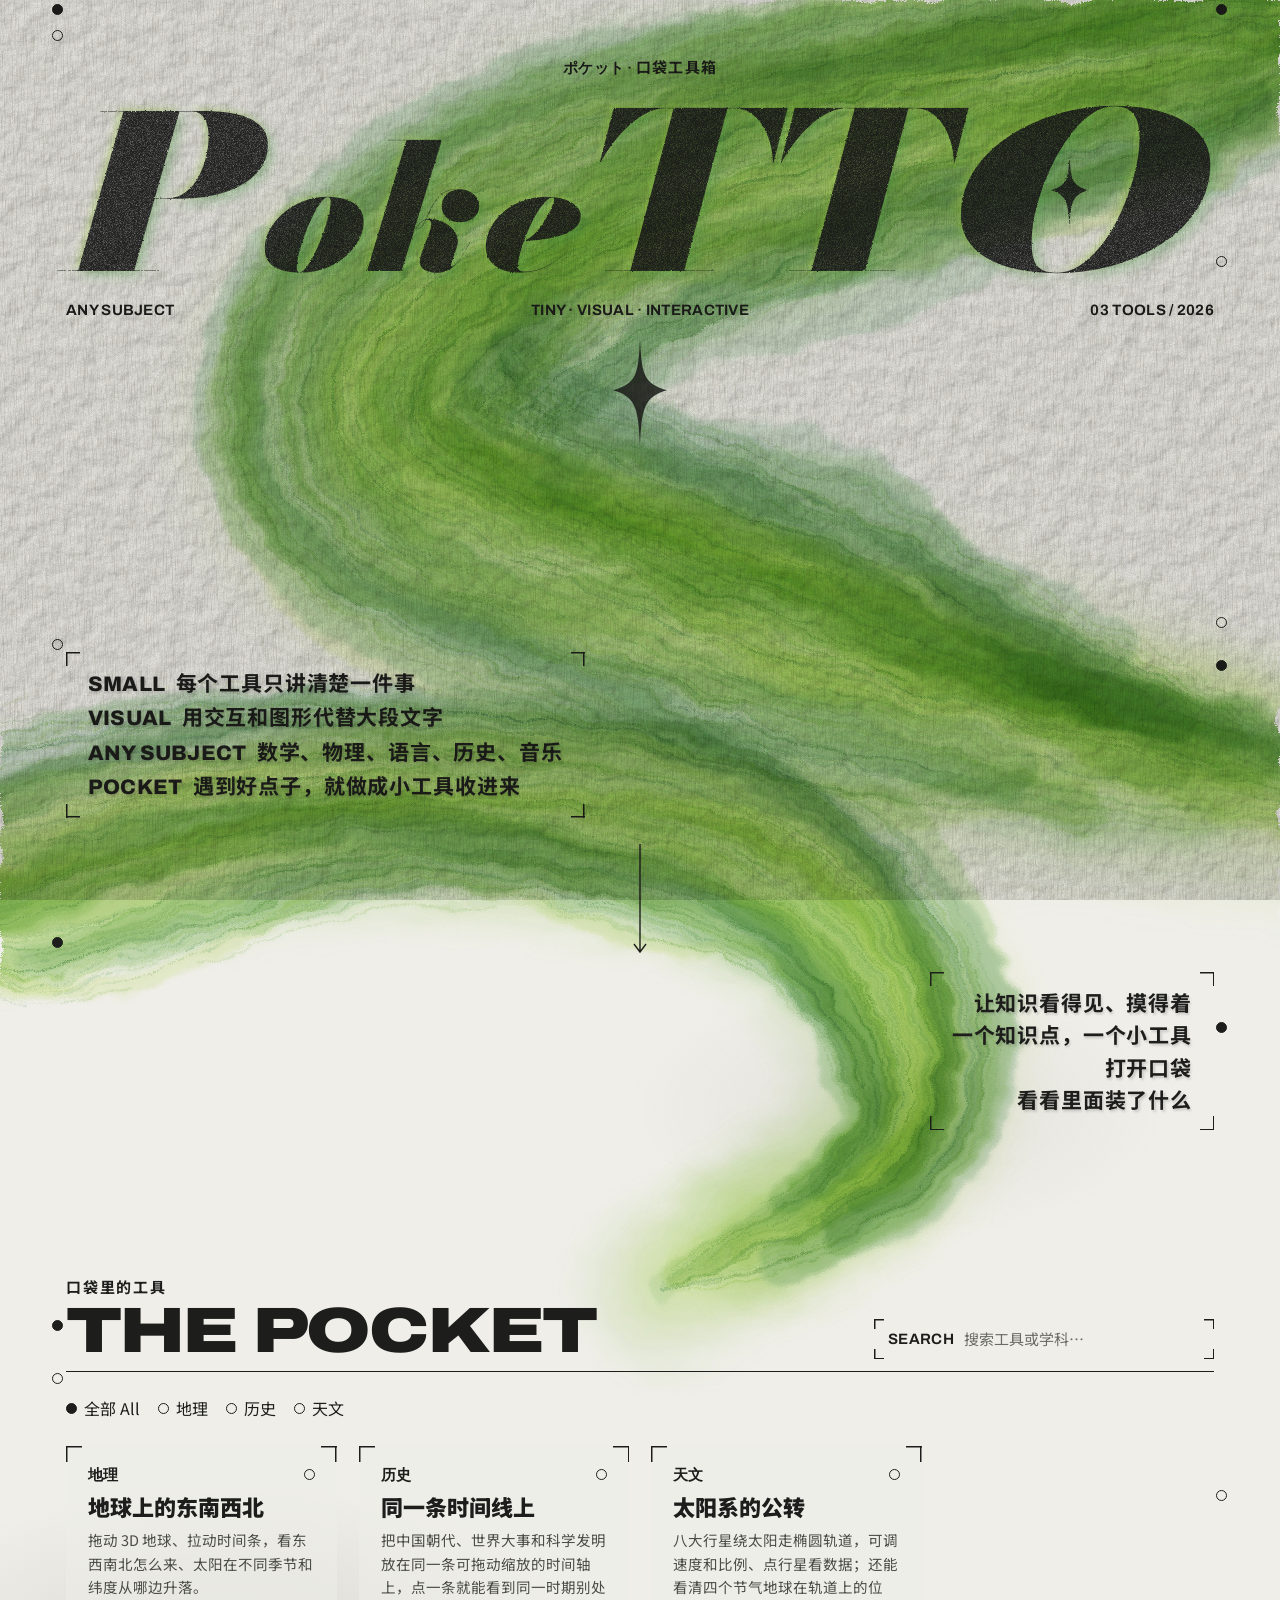
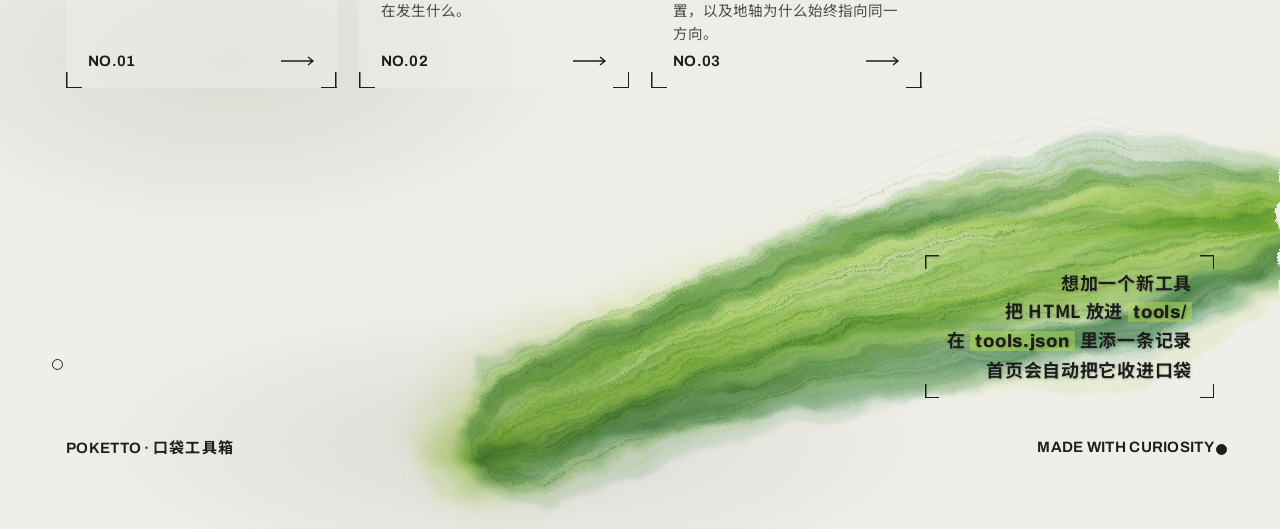
==== commit 274c6cb8: "新增第三个工具：太阳系的公转（行星轨道、四个节气与地轴方向） Co-Authored-By: Claude Sonnet 5.5 <noreply@anthropic.com> Claude-Sess" ====
--- a/index.html
+++ b/index.html
@@ -319,7 +319,8 @@
   // Used when tools.json can't be fetched (e.g. opening the file directly).
   const FALLBACK = [
     { title: "地球上的东南西北", subject: "地理", description: "拖动 3D 地球、拉动时间条，看东西南北怎么来、太阳在不同季节和纬度从哪边升落。", url: "tools/earth-directions.html" },
-    { title: "同一条时间线上", subject: "历史", description: "把中国朝代、世界大事和科学发明放在同一条可拖动缩放的时间轴上，点一条就能看到同一时期别处在发生什么。", url: "tools/timeline.html" }
+    { title: "同一条时间线上", subject: "历史", description: "把中国朝代、世界大事和科学发明放在同一条可拖动缩放的时间轴上，点一条就能看到同一时期别处在发生什么。", url: "tools/timeline.html" },
+    { title: "太阳系的公转", subject: "天文", description: "八大行星绕太阳走椭圆轨道，可调速度和比例、点行星看数据；还能看清四个节气地球在轨道上的位置，以及地轴为什么始终指向同一方向。", url: "tools/solar-system.html" }
   ];
   const MIN_SLOTS = 3;
 
